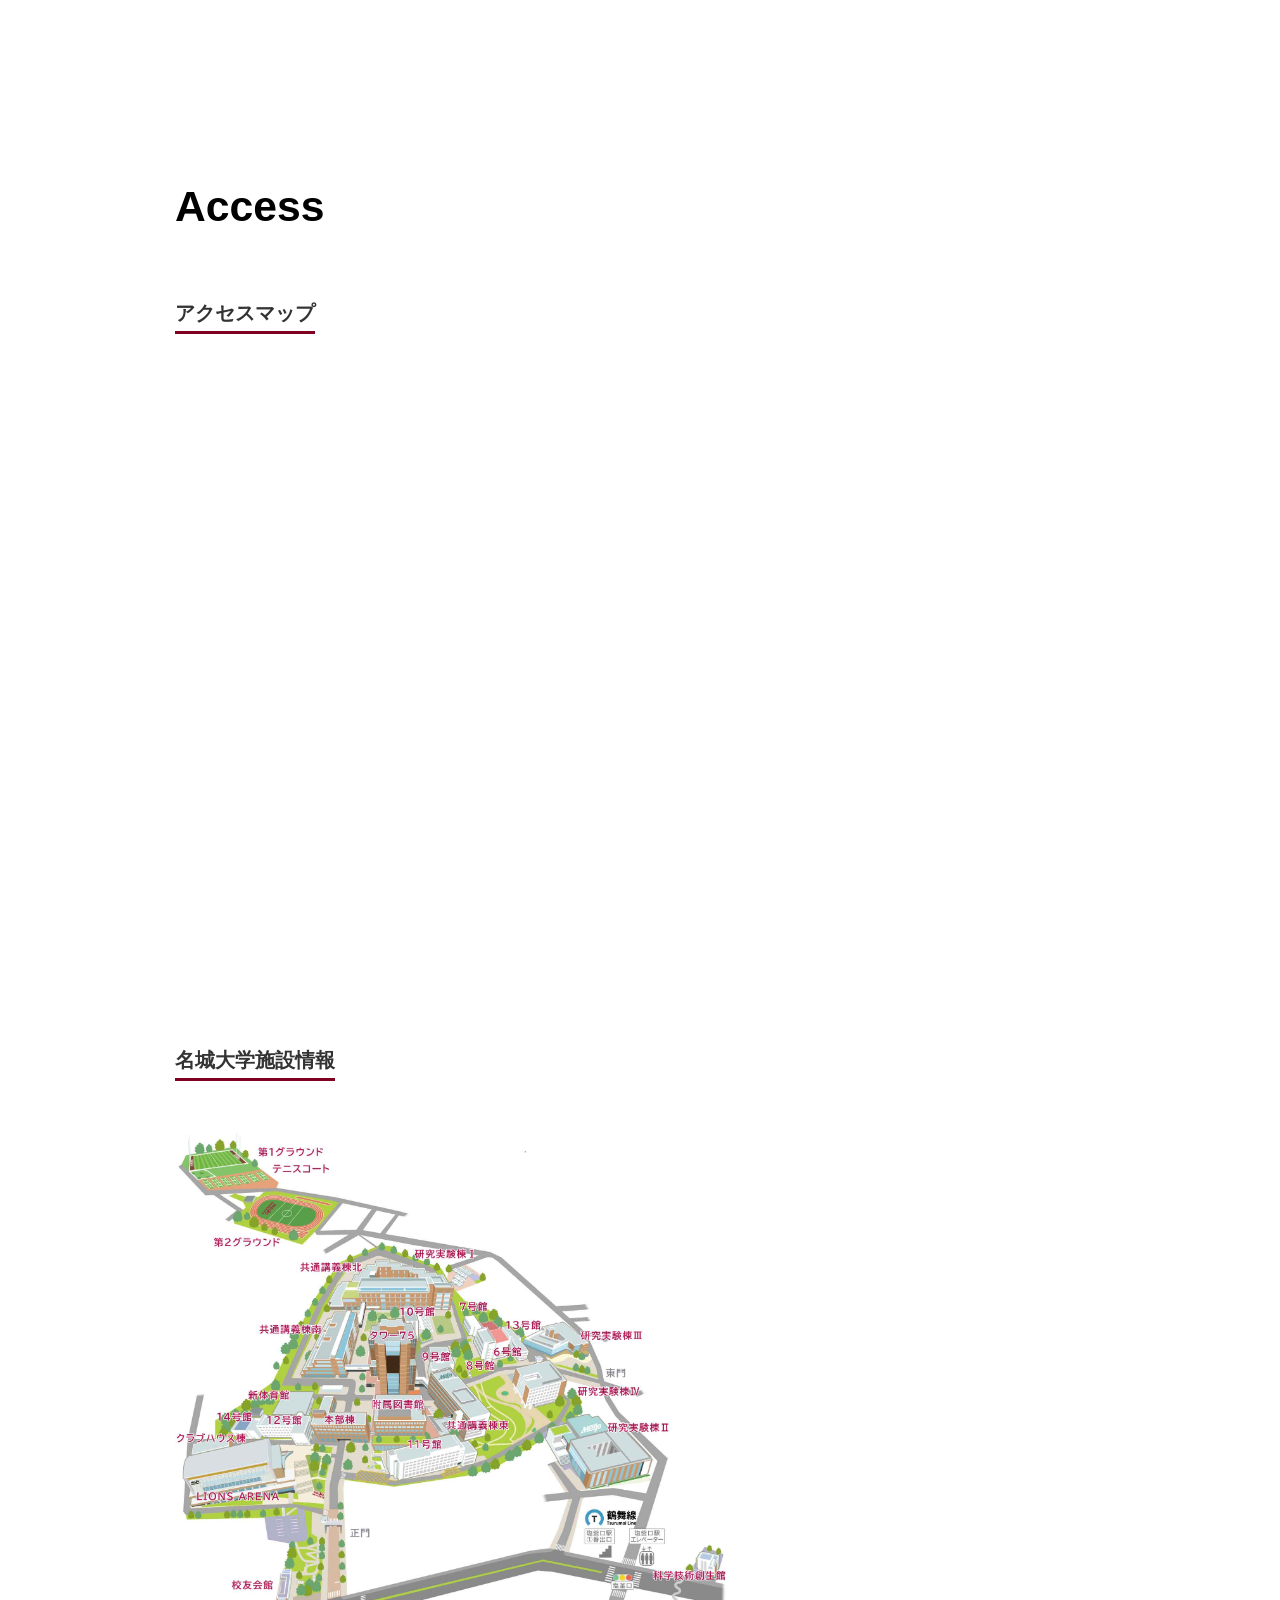
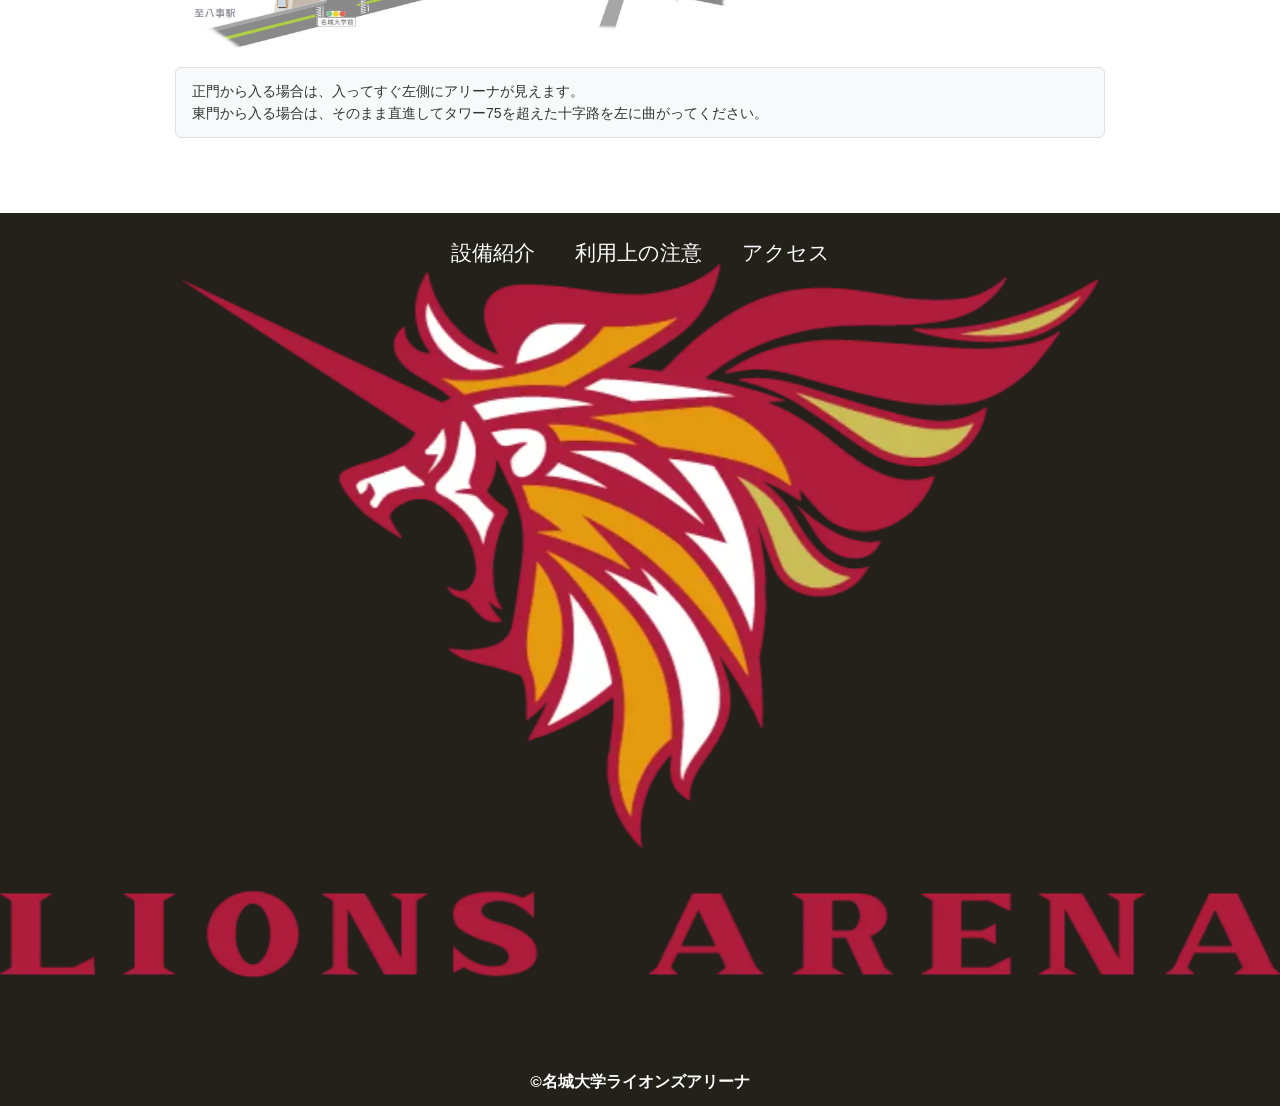
==== access.html @ 5f012c77 "アクセスマップ更新" ====
<!DOCTYPE html>
<html>
    <head>
        <meta charset="UTF-8">
        <title>名城大学ライオンズアリーナへのアクセス</title>
        <meta name="description" content="名城大学ライオンズアリーナ非公式HP">
        <meta name="viewport" content="width=device-width">
        <script src="https://ajax.googleapis.com/ajax/libs/jquery/1.11.0/jquery.min.js"></script>
        <link href="css/common.css" rel="stylesheet">       
        <link href="css/access.css" rel="stylesheet">
        <link rel="preconnect" href="https://fonts.googleapis.com">
        <link rel="preconnect" href="https://fonts.gstatic.com" crossorigin>
        <link href="https://fonts.googleapis.com/css2?family=Noto+Sans+JP:wght@100..900&display=swap" rel="stylesheet">
    </head>
    <body>
        <!--header ここから-->
        <header class="header">
            <div class="header-inner">
                <button class="toggle-menu-button">
                    <img src="./images/index/hamburger.png" alt="メニュー">
                </button>
                <div class="header-site-menu">
                    <nav class="site-menu">
                        <ul>
                            <li><a href="index.html">ホーム</a></li>
                            <li><a href="rules.html">利用上の注意</a></li>
                            <li><a href="introduction.html">機器の紹介</a></li>
                            <li><a href="access.html">アクセス</a></li>
                        </ul>
                    </nav>
                </div>
            </div>
        </header>
        <!--header ここまで-->
        <main class="main">
            <div class="title">
                <h1>Access</h1>
            </div>
            <div class="map">
                <h2>アクセスマップ</h2>
                <iframe src="https://www.google.com/maps/embed?pb=!1m18!1m12!1m3!1d3262.880434785835!2d136.97156967605295!3d35.13465717276851!2m3!1f0!2f0!3f0!3m2!1i1024!2i768!4f13.1!3m3!1m2!1s0x60037b00578c129b%3A0xd4b7ff17a7f3285d!2sLIONS%20ARENA!5e0!3m2!1sja!2sjp!4v1783315576002!5m2!1sja!2sjp" style="border:0;" allowfullscreen="" loading="lazy" referrerpolicy="strict-origin-when-cross-origin"></iframe>
            </div>
            <div class="route-guide">
                <h2>名城大学施設情報</h2>
                <img src="images/access/img-map.jpg" alt="大学全体図" class="zentaizu">
                <div class="route-desc">
                    正門から入る場合は、入ってすぐ左側にアリーナが見えます。<br>
                    東門から入る場合は、そのまま直進してタワー75を超えた十字路を左に曲がってください。
                </div>
            </div>   
        </main>
        <footer class="footer">
            <nav class="site-menu">
                <ul>
                    <li><a href="introduction.html">設備紹介</a></li>
                    <li><a href="rules.html">利用上の注意</a></li>
                    <li><a href="access.html">アクセス</a></li>
                </ul>
            </nav>
            <a class="footer-logo" href="index.html">
                <img src="./images/access/img_mark_lions.webp" alt="ロゴ">
            </a>
            <p class="copyright"><small>&copy;名城大学ライオンズアリーナ</small></p>
        </footer>
    <script src="js/script.js"></script>
    </body>
</html>
---- css/common.css ----
@charset "utf-8";

/* ==========================
    Reset
========================== */
*,
::before,
::after {
    margin:0;
    padding:0;
    box-sizing:border-box;
}

ul,ol {
    list-style:none;
}

a {
    color:inherit;
    text-decoration:none;
}

body {
    font-family:sans-serif;
    font-size:16pt;
    color:#000;
    line-height:1;
    background:#fff;
}

img {
    max-width:100%;
}

/* ==========================
   Header パソコン
========================== */

/* ハンバーガー非表示 */
.toggle-menu-button{
    display:none;
}

/* ヘッダー */
.header-inner{
    max-width:1200px;
    height:110px;
    margin:0 auto;
    padding:0 40px;

    display:grid;
    grid-template-columns:1fr auto 1fr;
    align-items:center;
}

/* 左メニュー */
.header-left{
    justify-self:start;
}

.header-left ul{
    display:flex;
}

.header-left li{
    margin-right:20px;
}

/* ロゴ */
.header-logo{
    width:170px;
    justify-self:center;
}

.header-logo img{
    display:block;
    width:100%;
}

/* 右メニュー */
.header-right{
    justify-self:end;
}

.header-right ul{
    display:flex;
}

.header-right li{
    margin-left:20px;
}

.header-left a,
.header-right a{
    font-family:'Cherry Bomb One', cursive;
}

/* PCではスマホメニュー非表示 */
.header-site-menu{
    display:none;
}

/* ==========================
    Footer パソコン
========================== */

.footer{
    color:#fff;
    background:#24211b;
    padding-top:30px;
    padding-bottom:15px;
    display:flex;
    flex-direction:column;
    align-items:center;
}


/* フッターメニュー */
.footer .site-menu ul{
    display:flex;
}
.footer .site-menu li{
    margin:0 20px;
}

/* コピーライト */
.copyright{
    font-size:14pt;
    font-weight:bold;
    margin-top:90px;
}



/* ===============
    スマホ表示
=============== */

@media(max-width:800px){
/* ===================
    Header スマホ
=================== */

    /* PCメニュー非表示 */
    .header-left,
    .header-right{
        display:none;
    }

.header-logo{
    width:150px;
    margin:0 auto;
}
    /* ハンバーガーボタン表示 */
    .toggle-menu-button{
        display:block;
        position:fixed;
        top:20px;
        left:20px;
        width:50px;
        height:50px;
        border:none;
        background:transparent;
        padding:0;
        z-index:9999;
    }

    .toggle-menu-button img{
        width:100%;
        height:100%;
        object-fit:contain;
    }

    /* スマホメニュー */
    .header-site-menu{
        display:block;
        position:fixed;
        top:0;
        left:-300px;
        width:250px;
        height:100vh;
        background:#24211b;
        transition:0.3s;
        z-index:9998;
    }

    /* JSで追加されるクラス */
    .header-site-menu.open{
        left:0;
    }

    /* メニュー文字 */
    .header-site-menu .site-menu ul{
        display:block;
        padding-top:100px;
        text-align:center;
    }


    .header-site-menu .site-menu li{
        color:#fff;
        margin:30px 0;
    }

    /* ======================
       Footer スマホ
    ====================== */
    .footer .site-menu ul{
        display:block;
        text-align:center;
    }

    .footer .site-menu li{
        margin-top:20px;
    
    }
    .copyright{
        margin-top:50px;
        text-align:center;
    }
}
---- css/access.css ----
@charset "utf-8";

.title {
    width: 930px;
    max-width: 90%;
    margin: 75px auto 0;
}

.map {
    width: 930px;
    max-width: 90%;
    margin: 75px auto;
}

.map iframe {
    display: block;
    width: 100%;
    height: 600px;
    margin-top: 25px;
    border: 0;
}

.route-guide {
    width: 930px;
    max-width: 90%;
    margin: 75px auto;
}

h2 {
    font-size: 20px;
    color: #333333;
    margin-bottom: 16px;
    padding-bottom: 8px;
    
    /* 下線と表示の調整 */
    display: inline-block;             /* 下線を文字幅に合わせる */
    border-bottom: 3px solid #800020;  /* バーガンディ（ワインレッド）の下線 */
}

.zentaizu {
    display: block;
    width: 60%;
    height: auto;
    margin-top: 25px;
    border: 0;
}

.route-desc {
    margin-top: 12px;          /* 画像と説明欄の間のスキマ */
    padding: 12px 16px;        /* 枠の内側の余白 */
    background-color: #f8f9fa; /* 薄いグレーの背景色 */
    border: 1px solid #e0e0e0; /* うっすらとした枠線 */
    border-radius: 6px;        /* 角を少し丸くする */
    font-size: 14px;           /* 文字の大きさ */
    color: #333333;            /* 文字の色 */
    text-align: left;          /* 長文が読みやすいよう文章は左揃え */
    line-height: 1.6;
}

/* スマホ表示 */
@media (max-width: 800px) {

    .title {
        margin-top: 100px;
    }

    .map {
        margin-top: 40px;
        margin-bottom: 40px;
    }

    .map iframe {
        height: 350px;
    }

}
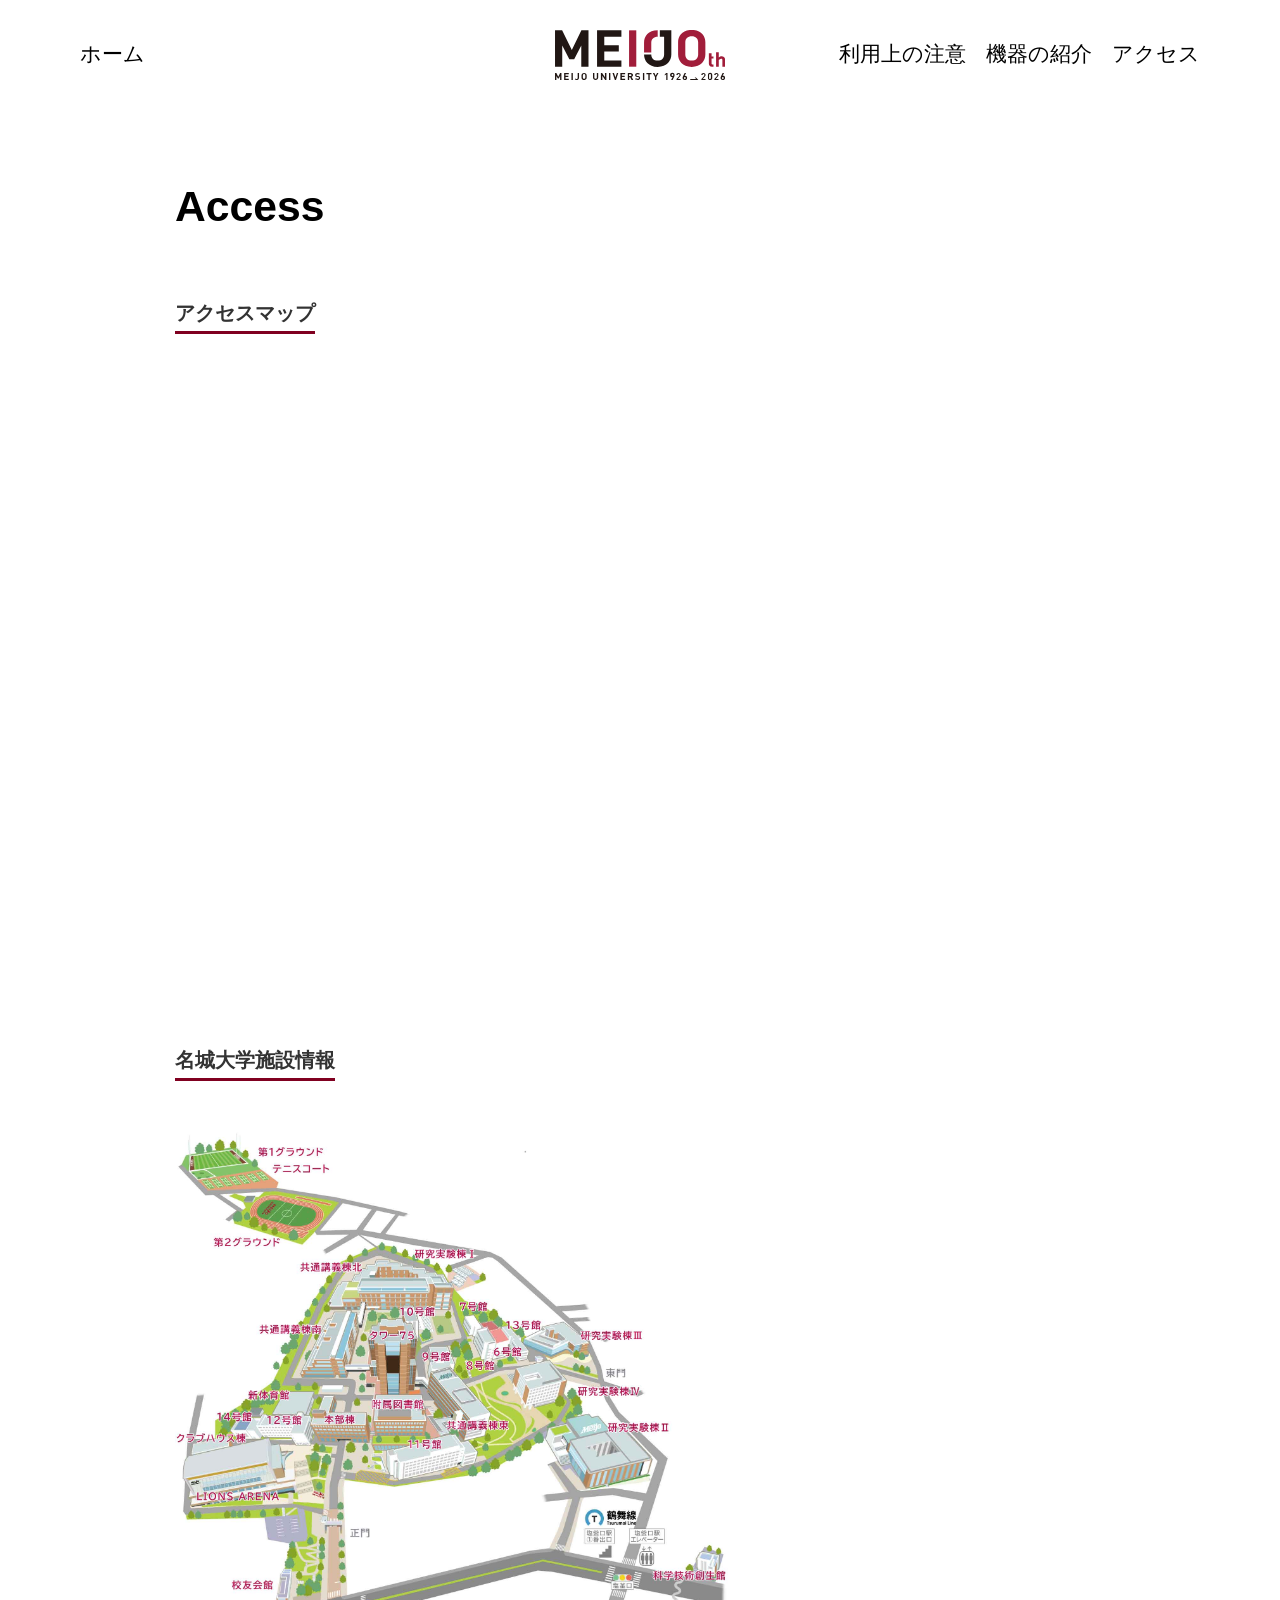
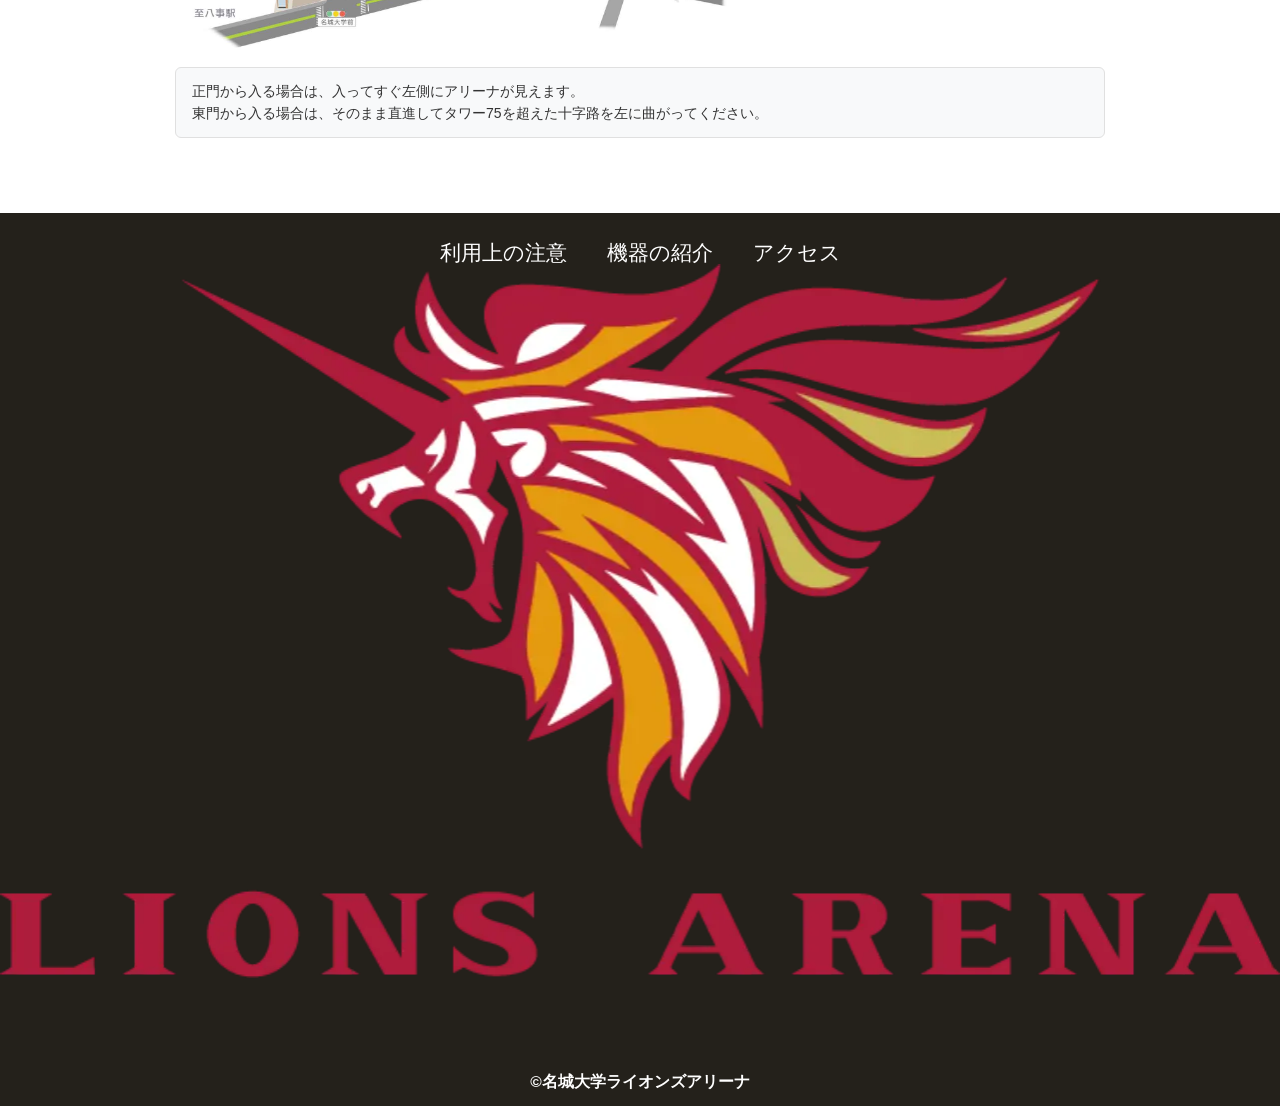
==== commit ab4f2502: "びちょーせい" ====
--- a/access.html
+++ b/access.html
@@ -13,25 +13,53 @@
         <link href="https://fonts.googleapis.com/css2?family=Noto+Sans+JP:wght@100..900&display=swap" rel="stylesheet">
     </head>
     <body>
-        <!--header ここから-->
-        <header class="header">
-            <div class="header-inner">
-                <button class="toggle-menu-button">
-                    <img src="./images/index/hamburger.png" alt="メニュー">
-                </button>
-                <div class="header-site-menu">
-                    <nav class="site-menu">
-                        <ul>
-                            <li><a href="index.html">ホーム</a></li>
-                            <li><a href="rules.html">利用上の注意</a></li>
-                            <li><a href="introduction.html">機器の紹介</a></li>
-                            <li><a href="access.html">アクセス</a></li>
-                        </ul>
-                    </nav>
-                </div>
-            </div>
-        </header>
-        <!--header ここまで-->
+        
+<header class="header">
+    <div class="header-inner">
+
+        <!-- 左：ホーム -->
+        <nav class="header-left">
+            <ul>
+                <li><a href="index.html">ホーム</a></li>
+            </ul>
+        </nav>
+
+        <!-- 中央：ロゴ -->
+        <h1 class="header-logo">
+            <a href="index.html">
+                <img src="./images/common/Meijo100.svg" alt="名城大学Gym">
+            </a>
+        </h1>
+
+        <!-- 右：PCメニュー -->
+        <nav class="header-right">
+            <ul>
+                <li><a href="rules.html">利用上の注意</a></li>
+                <li><a href="introduction.html">機器の紹介</a></li>
+                <li><a href="access.html">アクセス</a></li>
+            </ul>
+        </nav>
+
+        <!-- スマホ用ハンバーガー -->
+        <button class="toggle-menu-button">
+            <img src="./images/common/hamburger.png" alt="メニュー">
+        </button>
+
+        <!-- スマホ用メニュー -->
+        <div class="header-site-menu">
+            <nav class="site-menu">
+                <ul>
+                    <li><a href="rules.html">利用上の注意</a></li>
+                    <li><a href="introduction.html">機器の紹介</a></li>
+                    <li><a href="access.html">アクセス</a></li>
+
+                </ul>
+            </nav>
+        </div>
+
+    </div>
+</header>
+
         <main class="main">
             <div class="title">
                 <h1>Access</h1>
@@ -52,13 +80,13 @@
         <footer class="footer">
             <nav class="site-menu">
                 <ul>
-                    <li><a href="introduction.html">設備紹介</a></li>
                     <li><a href="rules.html">利用上の注意</a></li>
+                    <li><a href="introduction.html">機器の紹介</a></li>
                     <li><a href="access.html">アクセス</a></li>
                 </ul>
             </nav>
             <a class="footer-logo" href="index.html">
-                <img src="./images/access/img_mark_lions.webp" alt="ロゴ">
+                <img src="./images/common/img_mark_lions.webp" alt="ロゴ">
             </a>
             <p class="copyright"><small>&copy;名城大学ライオンズアリーナ</small></p>
         </footer>
--- a/css/common.css
+++ b/css/common.css
@@ -118,9 +118,21 @@
 /* フッターメニュー */
 .footer .site-menu ul{
     display:flex;
+    justify-content:center;
 }
 .footer .site-menu li{
     margin:0 20px;
+}
+
+/* フッターロゴ */
+.footer .header-logo{
+    text-align:center;
+    margin-top:40px;
+}
+
+.footer .header-logo img{
+    width:150px;
+    height:auto;
 }
 
 /* コピーライト */
@@ -203,8 +215,9 @@
     }
 
     /* ======================
-       Footer スマホ
+Footer スマホ
     ====================== */
+
     .footer .site-menu ul{
         display:block;
         text-align:center;
@@ -212,8 +225,16 @@
 
     .footer .site-menu li{
         margin-top:20px;
-    
-    }
+    }
+
+    .footer .header-logo{
+        margin-top:30px;
+    }
+
+    .footer .header-logo img{
+        width:120px;
+    }
+
     .copyright{
         margin-top:50px;
         text-align:center;
--- a/css/access.css
+++ b/css/access.css
@@ -46,14 +46,14 @@
 }
 
 .route-desc {
-    margin-top: 12px;          /* 画像と説明欄の間のスキマ */
-    padding: 12px 16px;        /* 枠の内側の余白 */
-    background-color: #f8f9fa; /* 薄いグレーの背景色 */
-    border: 1px solid #e0e0e0; /* うっすらとした枠線 */
-    border-radius: 6px;        /* 角を少し丸くする */
-    font-size: 14px;           /* 文字の大きさ */
-    color: #333333;            /* 文字の色 */
-    text-align: left;          /* 長文が読みやすいよう文章は左揃え */
+    margin-top: 12px;          
+    padding: 12px 16px;        
+    background-color: #f8f9fa;
+    border: 1px solid #e0e0e0;
+    border-radius: 6px;        
+    font-size: 14px;           
+    color: #333333;           
+    text-align: left;         
     line-height: 1.6;
 }
 
@@ -73,4 +73,14 @@
         height: 350px;
     }
 
+    .route-guide {
+        margin-top: 40px;
+        margin-bottom: 40px;
+    }
+
+    .zentaizu {
+        height: 350px;
+        width: auto;
+    }
+
 }
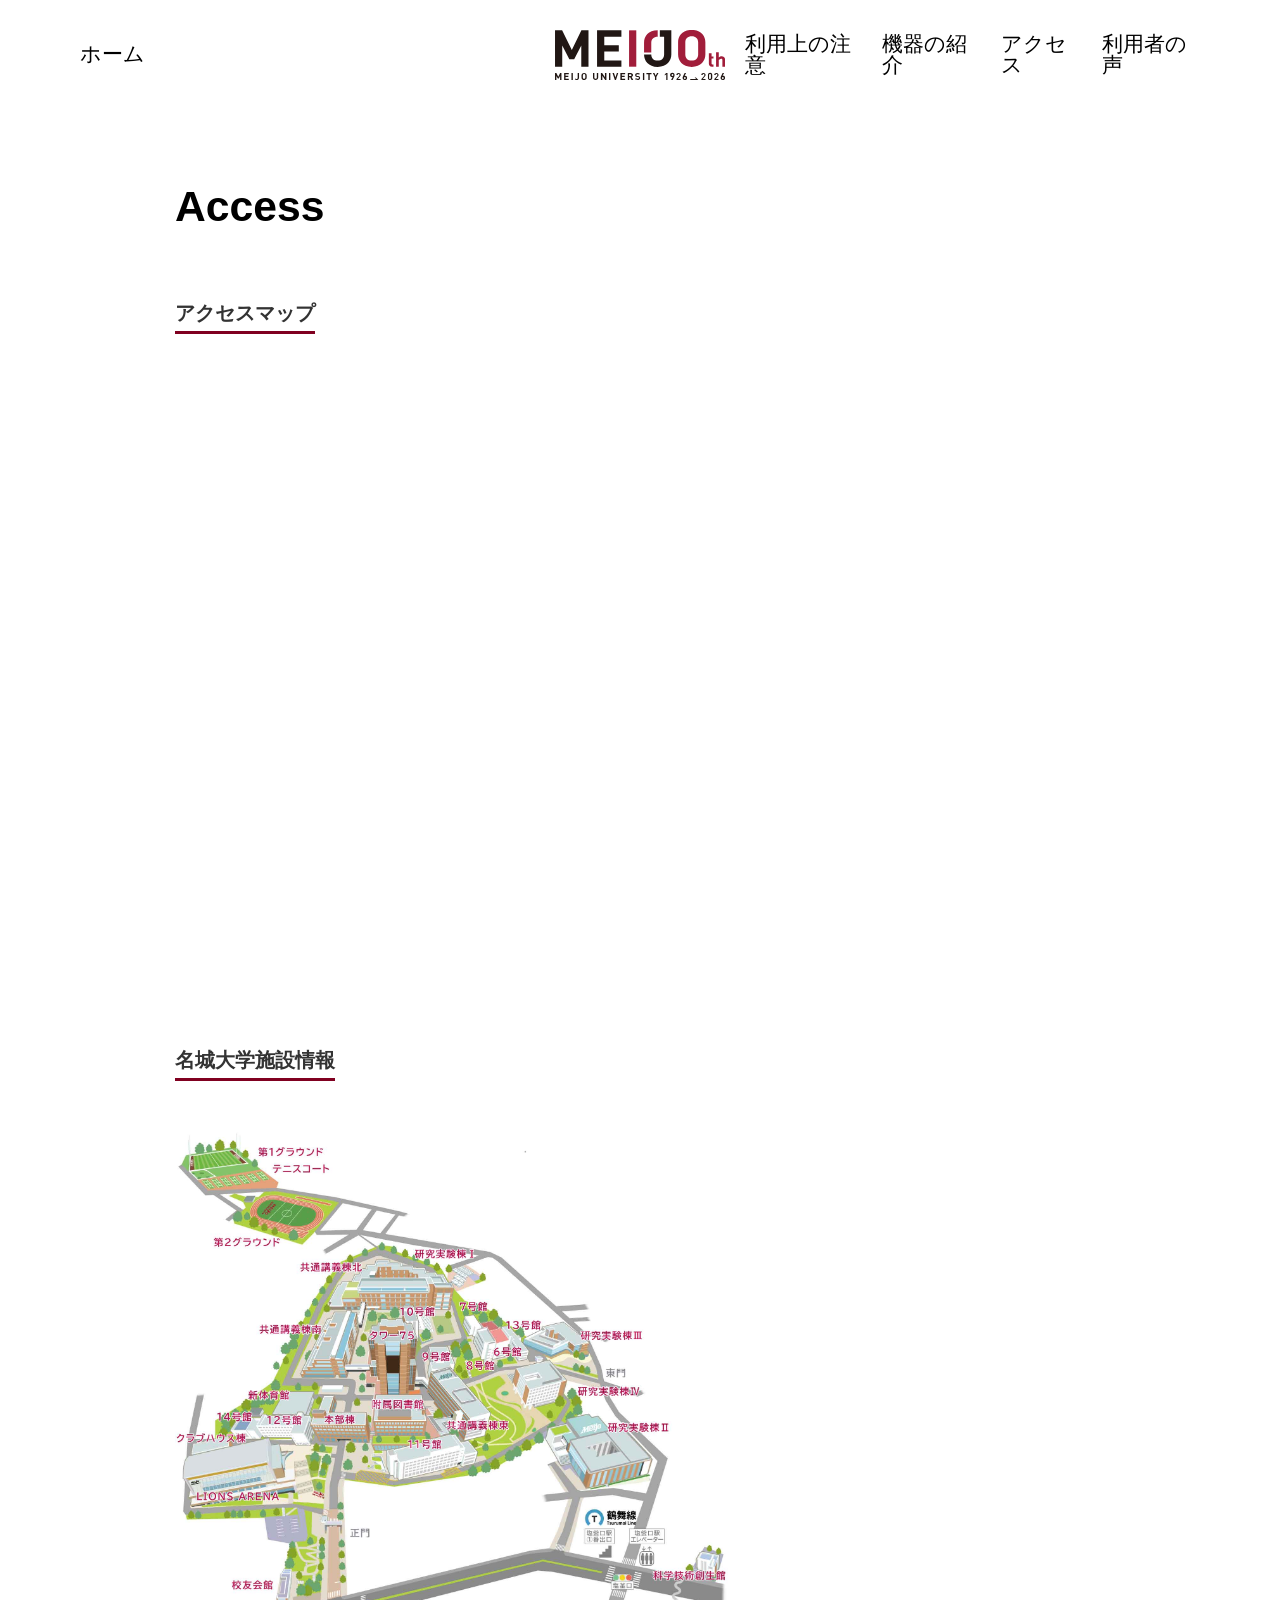
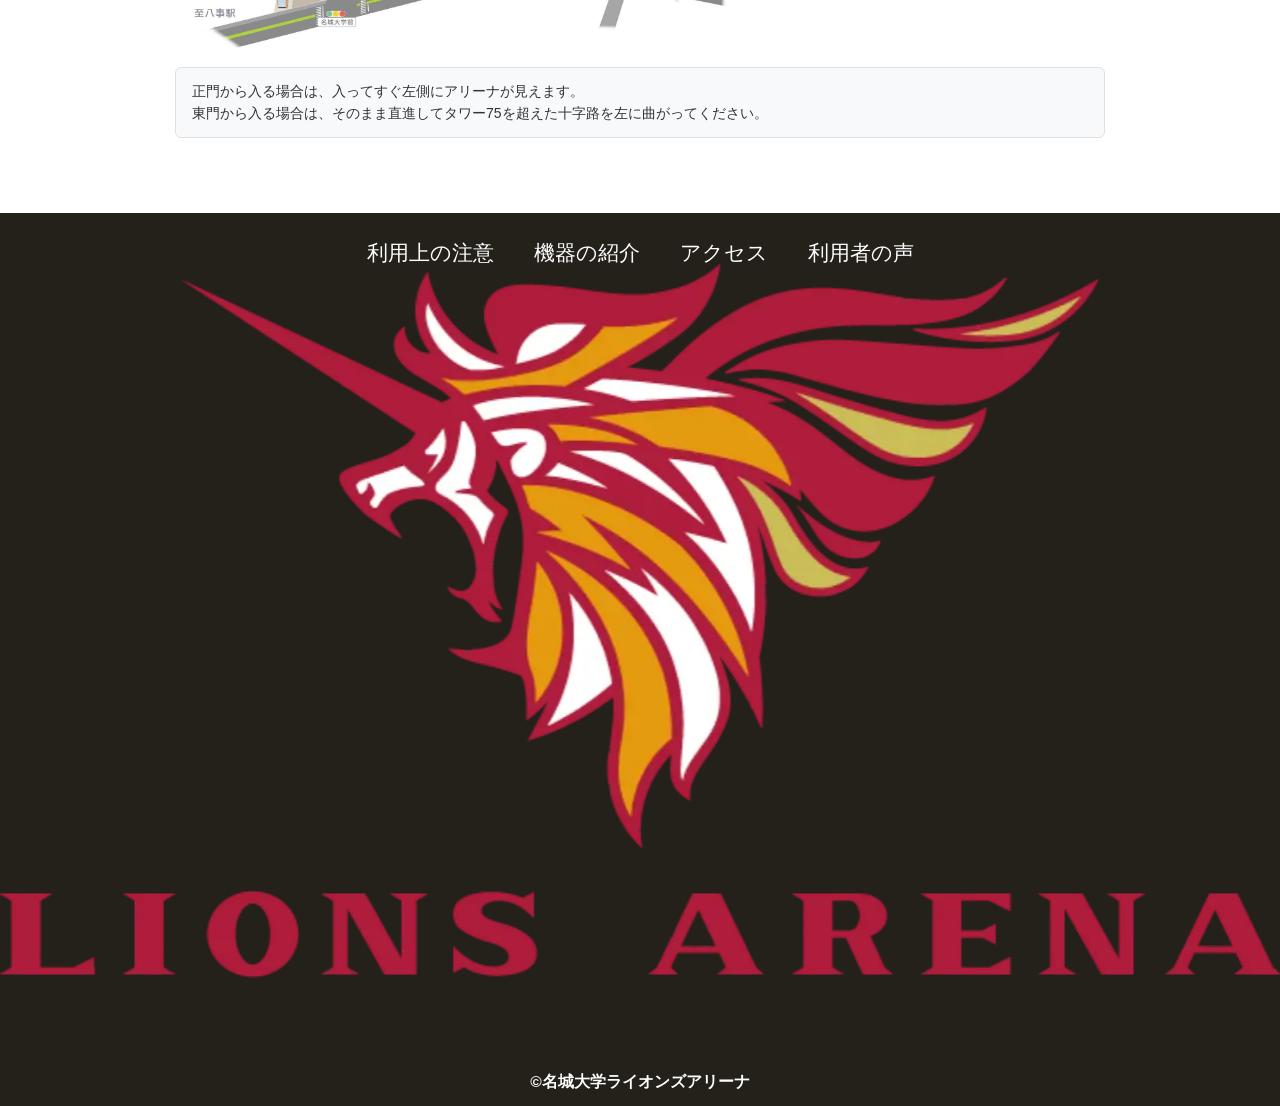
==== commit 6f93d6f1: "利用者の声ページopinions.html作成" ====
--- a/access.html
+++ b/access.html
@@ -37,6 +37,7 @@
                 <li><a href="rules.html">利用上の注意</a></li>
                 <li><a href="introduction.html">機器の紹介</a></li>
                 <li><a href="access.html">アクセス</a></li>
+                <li><a href="opinions.html">利用者の声</a></li>
             </ul>
         </nav>
 
@@ -52,6 +53,7 @@
                     <li><a href="rules.html">利用上の注意</a></li>
                     <li><a href="introduction.html">機器の紹介</a></li>
                     <li><a href="access.html">アクセス</a></li>
+                    <li><a href="opinions.html">利用者の声</a></li>
 
                 </ul>
             </nav>
@@ -83,6 +85,7 @@
                     <li><a href="rules.html">利用上の注意</a></li>
                     <li><a href="introduction.html">機器の紹介</a></li>
                     <li><a href="access.html">アクセス</a></li>
+                    <li><a href="opinions.html">利用者の声</a></li>
                 </ul>
             </nav>
             <a class="footer-logo" href="index.html">
--- a/css/common.css
+++ b/css/common.css
@@ -1,8 +1,6 @@
 @charset "utf-8";
 
-/* ==========================
-    Reset
-========================== */
+/*リセット*/
 *,
 ::before,
 ::after {
@@ -32,9 +30,7 @@
     max-width:100%;
 }
 
-/* ==========================
-   Header パソコン
-========================== */
+/*Header パソコン */
 
 /* ハンバーガー非表示 */
 .toggle-menu-button{
@@ -100,9 +96,7 @@
     display:none;
 }
 
-/* ==========================
-    Footer パソコン
-========================== */
+/*Footer パソコン*/
 
 .footer{
     color:#fff;
@@ -114,7 +108,6 @@
     align-items:center;
 }
 
-
 /* フッターメニュー */
 .footer .site-menu ul{
     display:flex;
@@ -144,14 +137,10 @@
 
 
 
-/* ===============
-    スマホ表示
-=============== */
+/*スマホ表示*/
 
 @media(max-width:800px){
-/* ===================
-    Header スマホ
-=================== */
+/*Header スマホ*/
 
     /* PCメニュー非表示 */
     .header-left,
@@ -159,10 +148,11 @@
         display:none;
     }
 
-.header-logo{
-    width:150px;
-    margin:0 auto;
-}
+    /*中央のロゴ*/
+    .header-logo{
+        width:150px;
+        margin:0 auto;
+    }
     /* ハンバーガーボタン表示 */
     .toggle-menu-button{
         display:block;
@@ -196,7 +186,7 @@
         z-index:9998;
     }
 
-    /* JSで追加されるクラス */
+    /* メニュー開く */
     .header-site-menu.open{
         left:0;
     }
@@ -207,16 +197,13 @@
         padding-top:100px;
         text-align:center;
     }
-
 
     .header-site-menu .site-menu li{
         color:#fff;
         margin:30px 0;
     }
 
-    /* ======================
-Footer スマホ
-    ====================== */
+/*Footer スマホ*/
 
     .footer .site-menu ul{
         display:block;
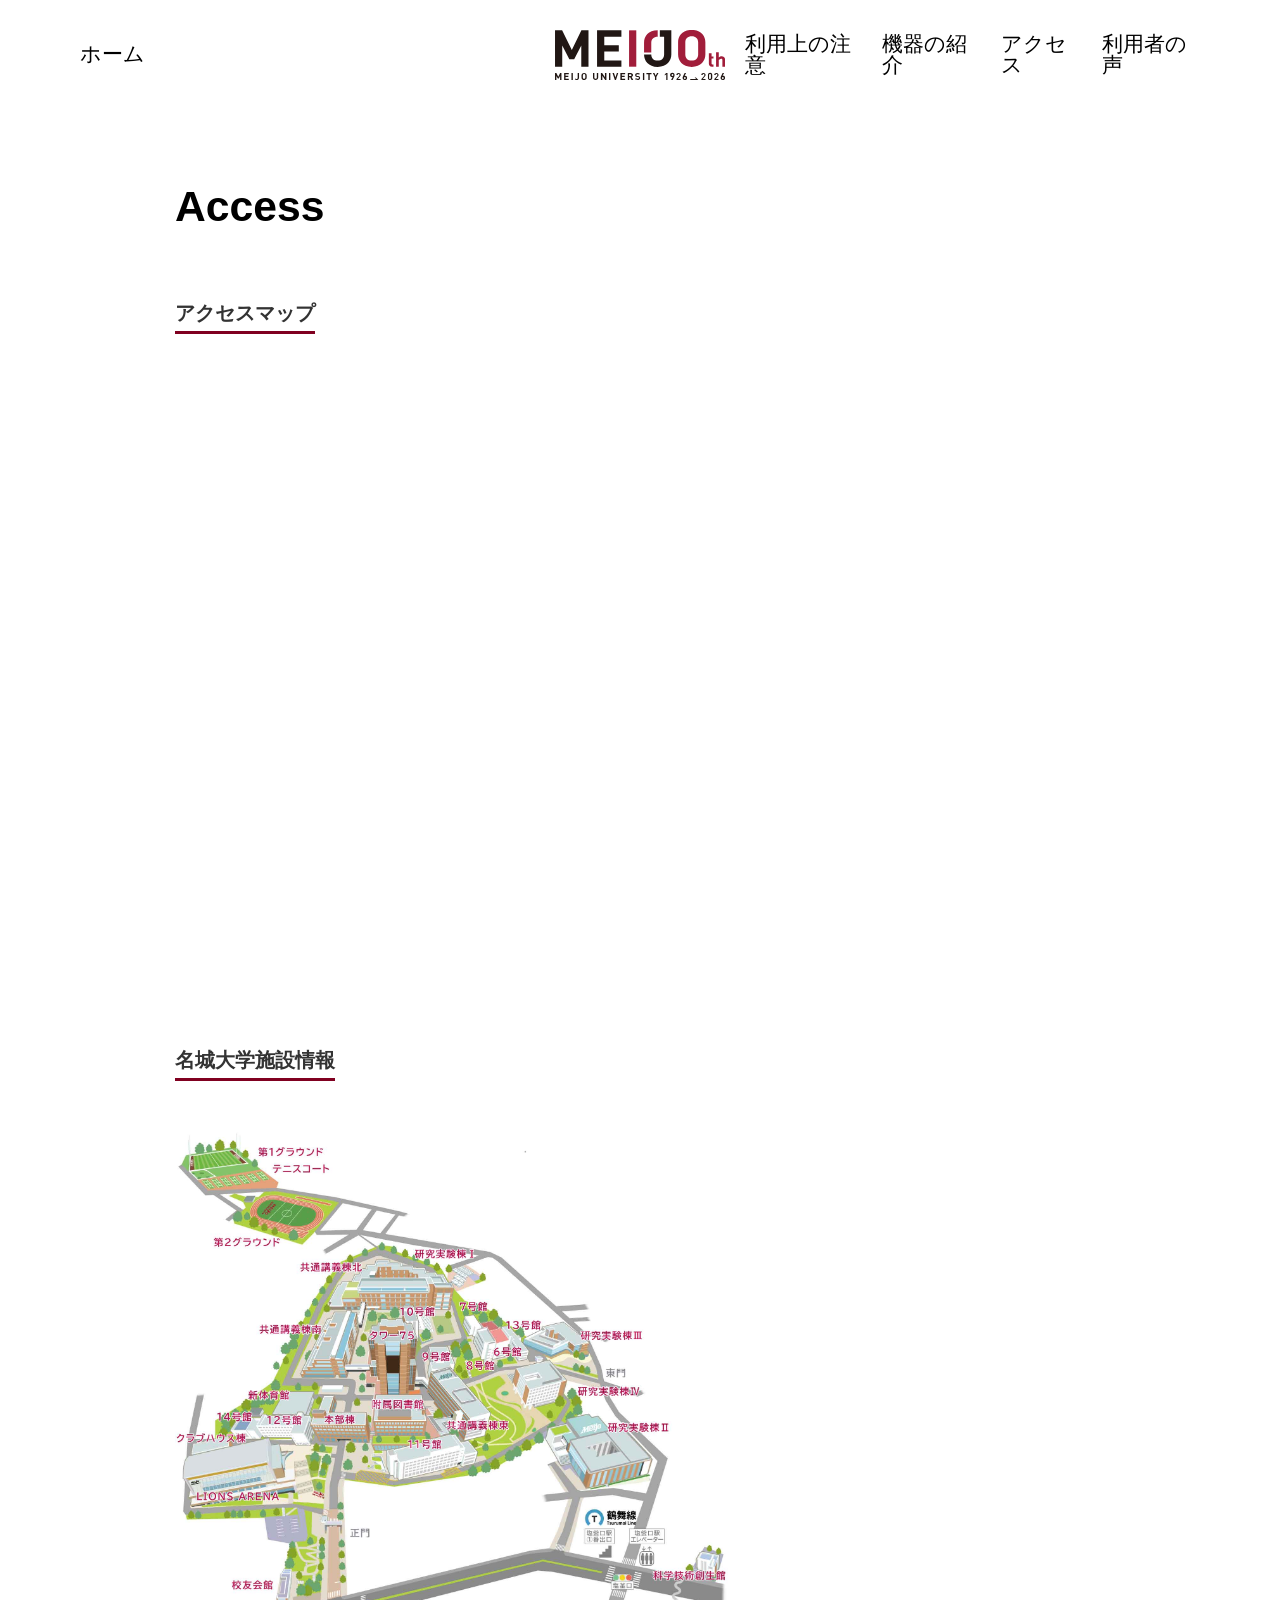
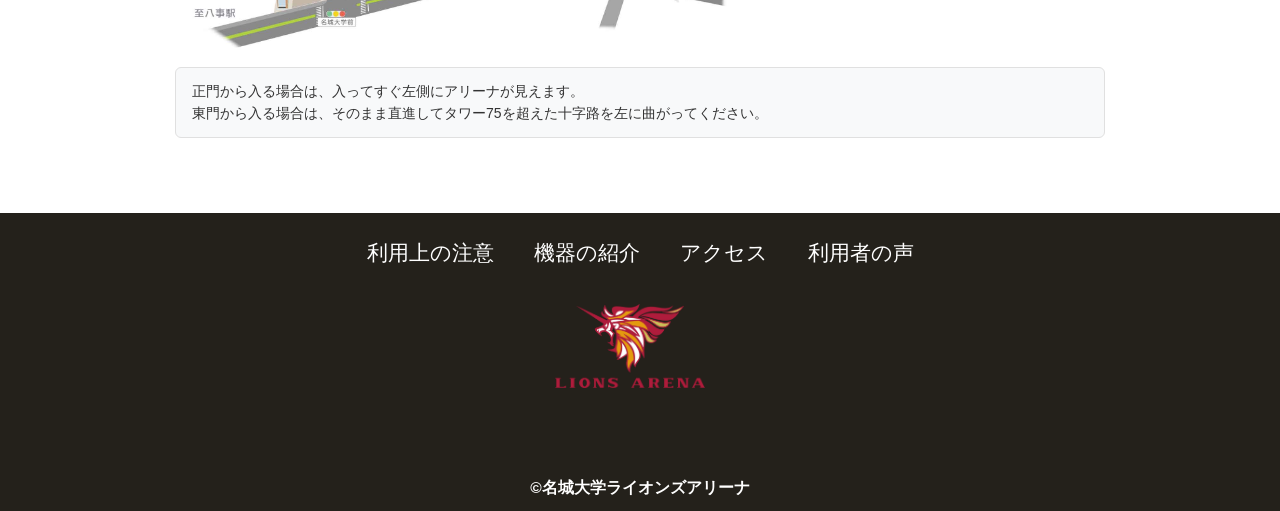
==== commit 405deb17: "アクセスマップのフッターロゴ修正" ====
--- a/access.html
+++ b/access.html
@@ -88,7 +88,7 @@
                     <li><a href="opinions.html">利用者の声</a></li>
                 </ul>
             </nav>
-            <a class="footer-logo" href="index.html">
+            <a class="header-logo" href="index.html">
                 <img src="./images/common/img_mark_lions.webp" alt="ロゴ">
             </a>
             <p class="copyright"><small>&copy;名城大学ライオンズアリーナ</small></p>
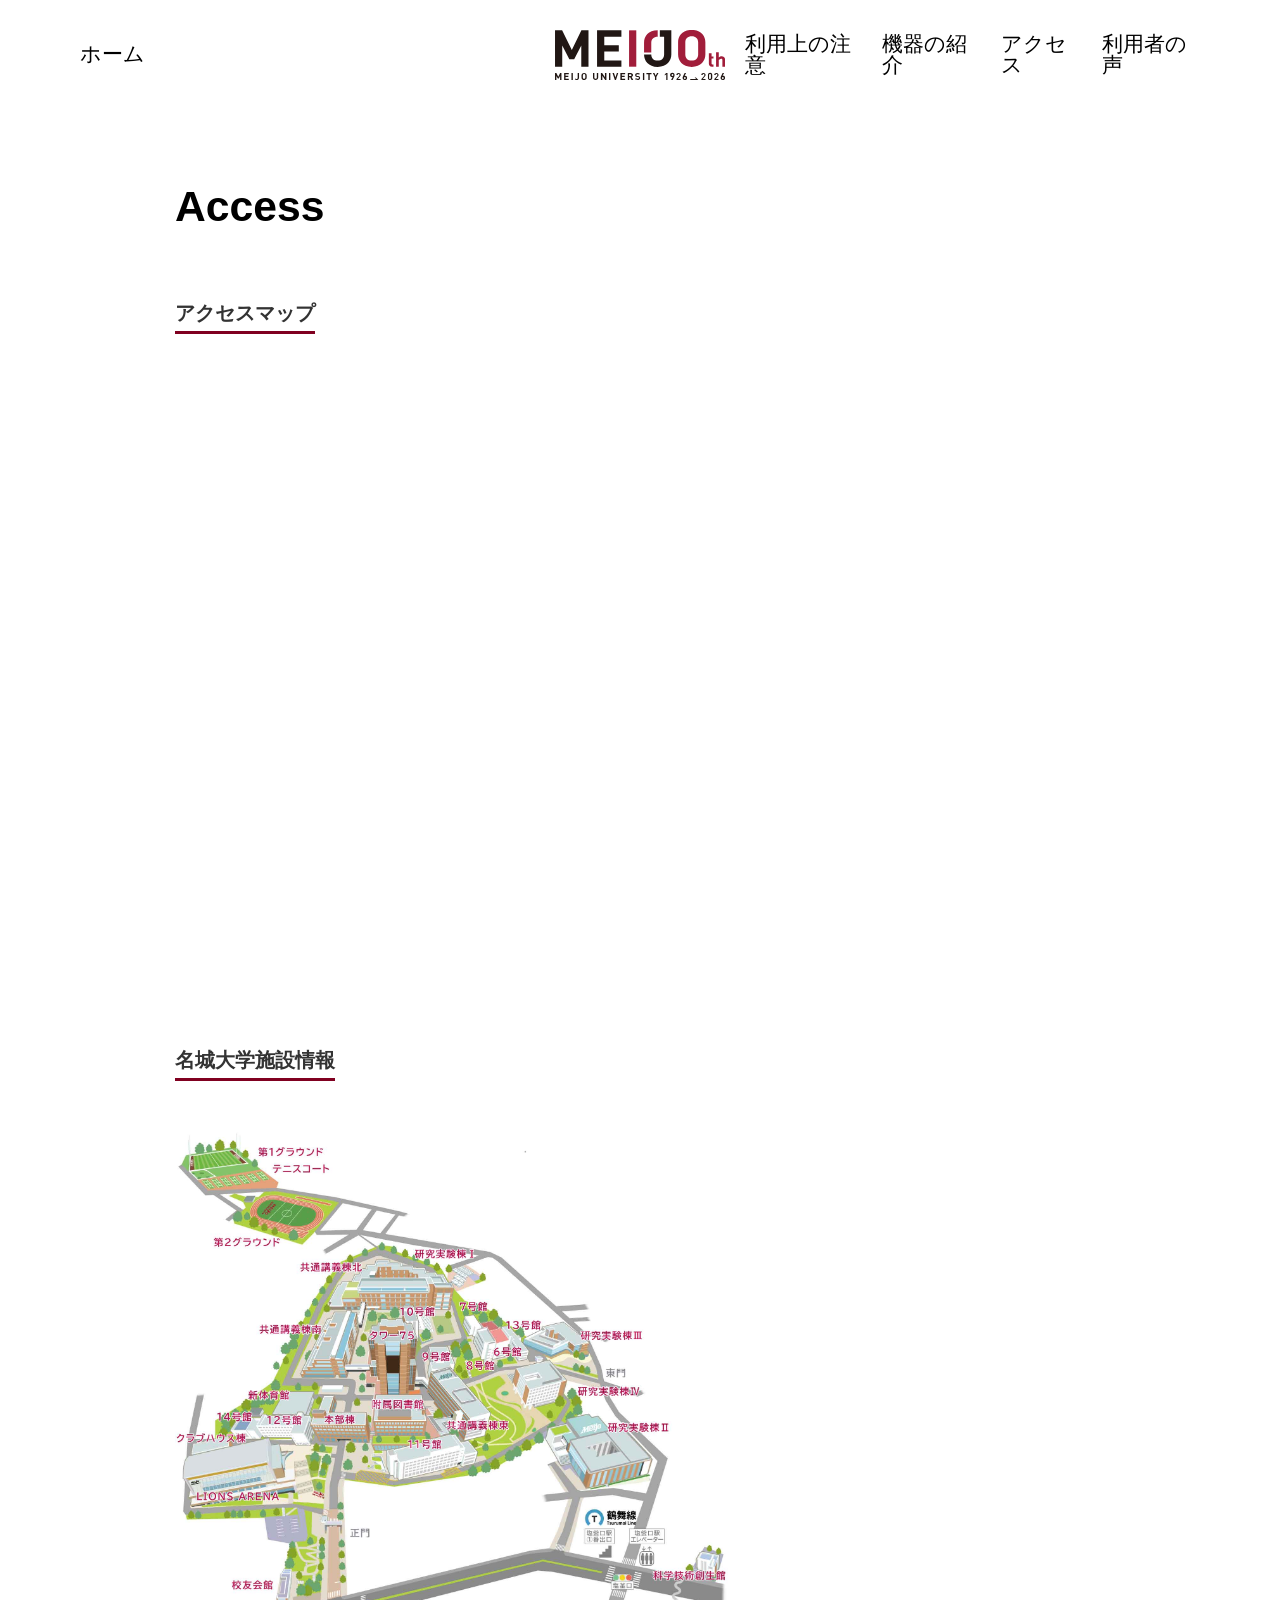
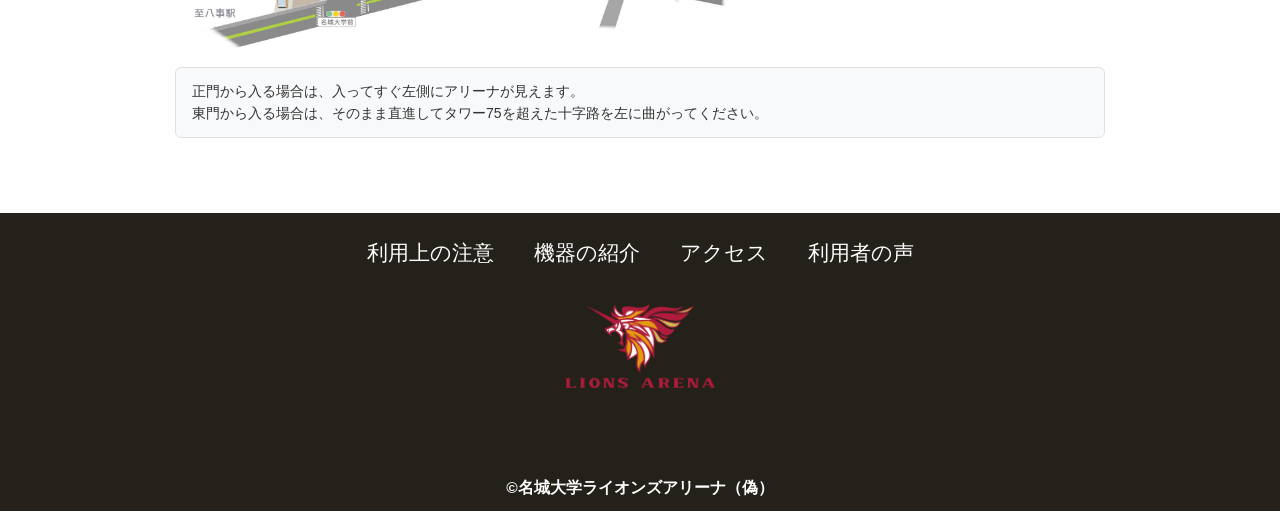
==== commit d4e62183: "フォントのびちょーせい" ====
--- a/access.html
+++ b/access.html
@@ -91,7 +91,7 @@
             <a class="header-logo" href="index.html">
                 <img src="./images/common/img_mark_lions.webp" alt="ロゴ">
             </a>
-            <p class="copyright"><small>&copy;名城大学ライオンズアリーナ</small></p>
+            <p class="copyright"><small>&copy;名城大学ライオンズアリーナ（偽）</small></p>
         </footer>
     <script src="js/script.js"></script>
     </body>
--- a/css/common.css
+++ b/css/common.css
@@ -19,7 +19,7 @@
 }
 
 body {
-    font-family:sans-serif;
+    font-family: "Zen Maru Gothic", sans-serif;
     font-size:16pt;
     color:#000;
     line-height:1;
@@ -86,10 +86,6 @@
     margin-left:20px;
 }
 
-.header-left a,
-.header-right a{
-    font-family:'Cherry Bomb One', cursive;
-}
 
 /* PCではスマホメニュー非表示 */
 .header-site-menu{
@@ -119,12 +115,16 @@
 
 /* フッターロゴ */
 .footer .header-logo{
-    text-align:center;
-    margin-top:40px;
+    width:150px;
+    margin:40px auto 0;
+    display:flex;
+    justify-content:center;
+    align-items:center;
 }
 
 .footer .header-logo img{
-    width:150px;
+    display:block;
+    width:100%;
     height:auto;
 }
 
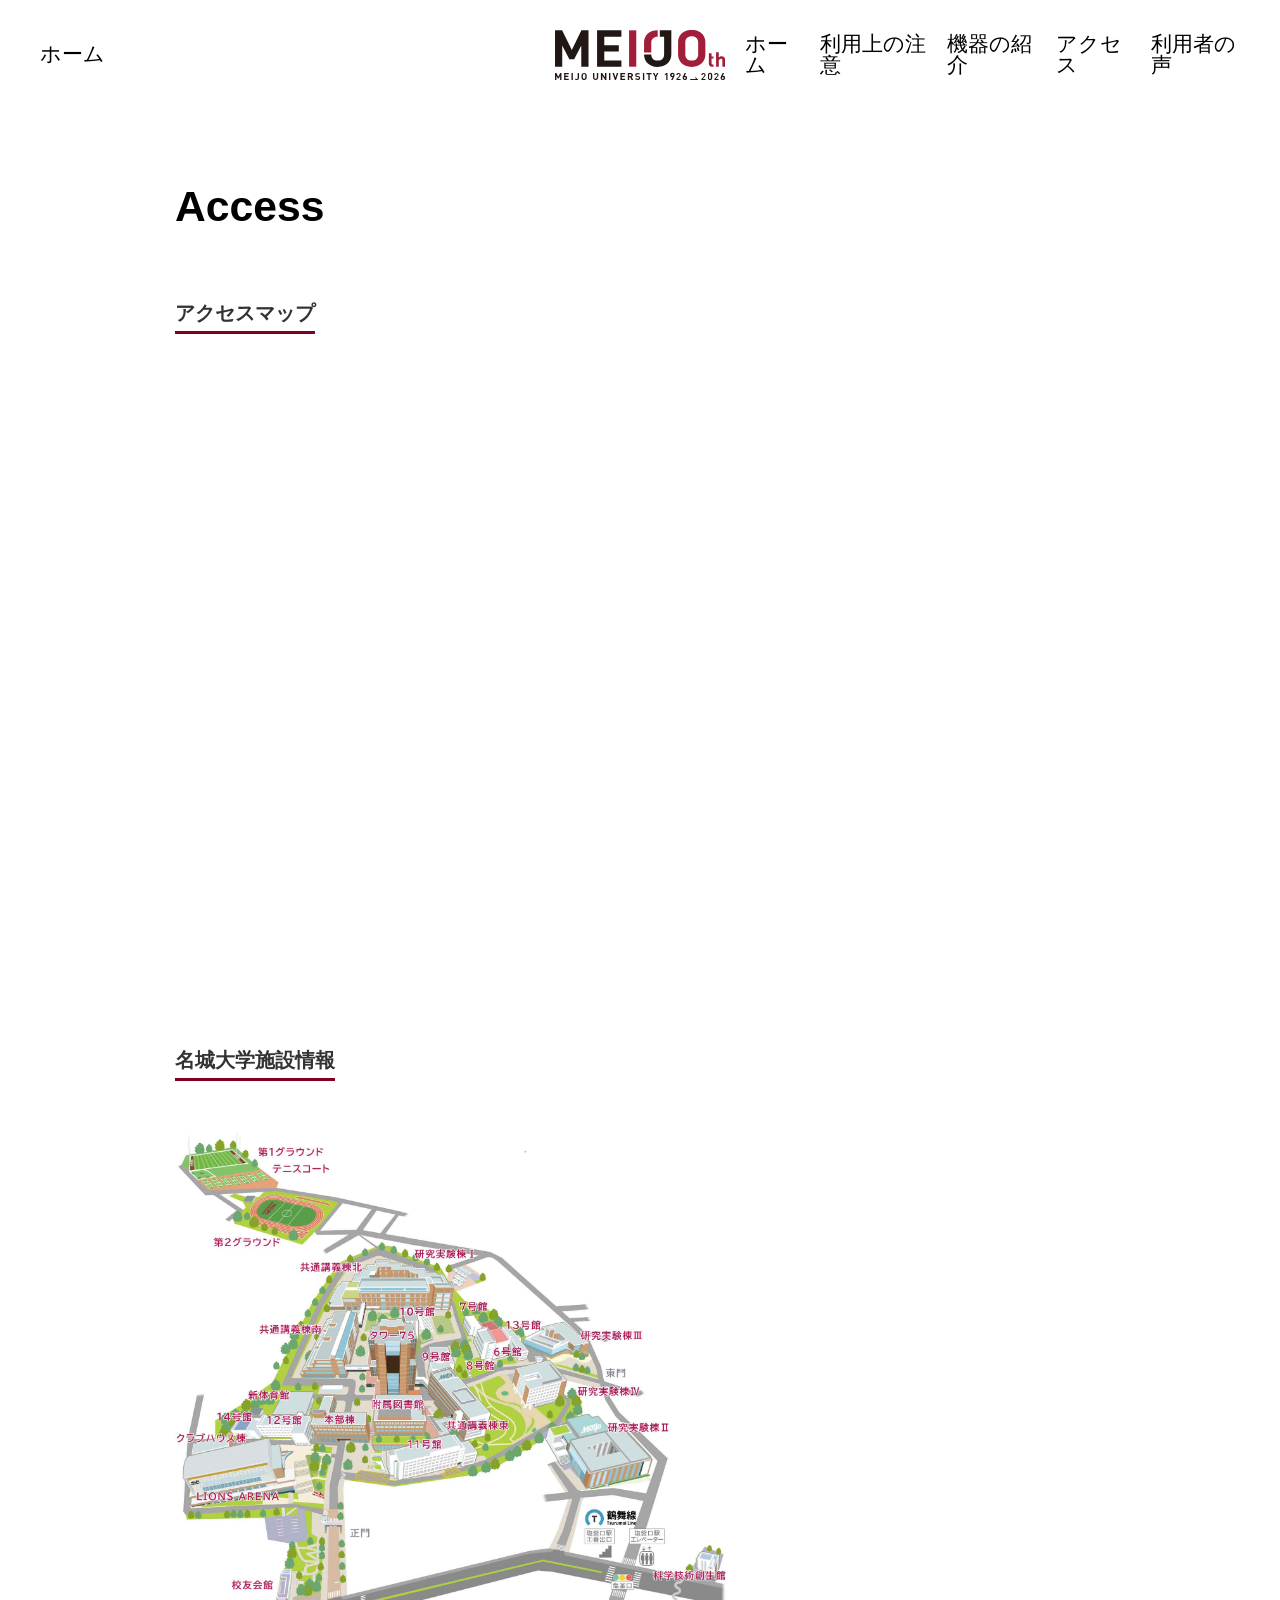
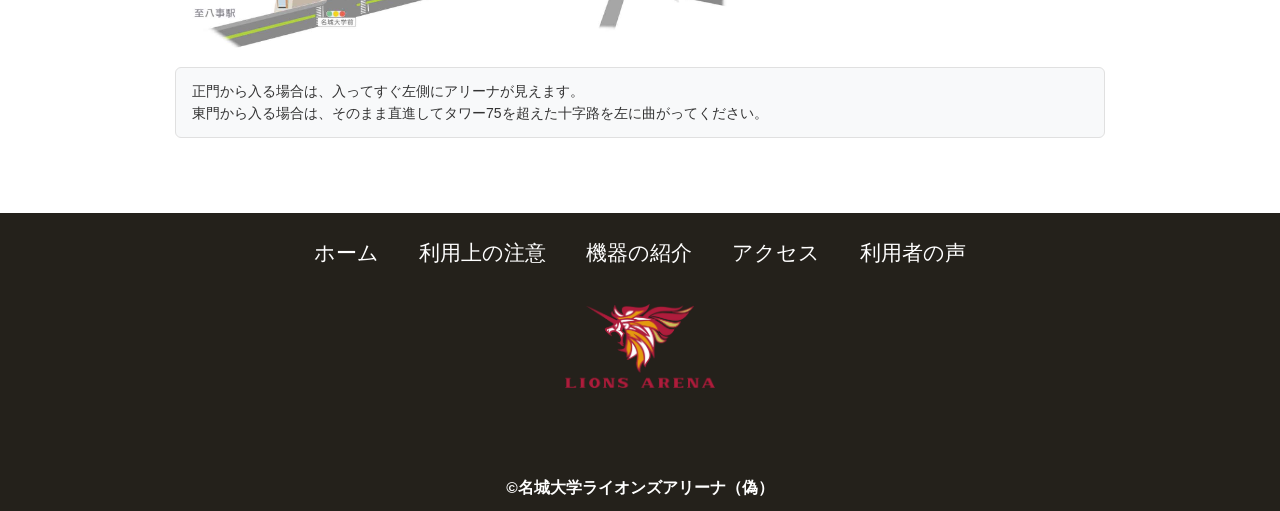
==== commit ab182c09: "藍上大ｋａｋｉくけこさしすせそたちつてと" ====
--- a/access.html
+++ b/access.html
@@ -34,6 +34,7 @@
         <!-- 右：PCメニュー -->
         <nav class="header-right">
             <ul>
+                <li><a href="index.html">ホーム</a></li>
                 <li><a href="rules.html">利用上の注意</a></li>
                 <li><a href="introduction.html">機器の紹介</a></li>
                 <li><a href="access.html">アクセス</a></li>
@@ -82,6 +83,7 @@
         <footer class="footer">
             <nav class="site-menu">
                 <ul>
+                    <li><a href="index.html">ホーム</a></li>
                     <li><a href="rules.html">利用上の注意</a></li>
                     <li><a href="introduction.html">機器の紹介</a></li>
                     <li><a href="access.html">アクセス</a></li>
--- a/css/common.css
+++ b/css/common.css
@@ -39,7 +39,7 @@
 
 /* ヘッダー */
 .header-inner{
-    max-width:1200px;
+    max-width:1300px;
     height:110px;
     margin:0 auto;
     padding:0 40px;
@@ -148,11 +148,22 @@
         display:none;
     }
 
+    .header-inner{
+        position: relative;
+        display: flex;
+        justify-content: center;
+        align-items: center;
+        height: 110px;
+        padding: 0 20px;
+    }
+
     /*中央のロゴ*/
     .header-logo{
-        width:150px;
-        margin:0 auto;
-    }
+        position: absolute;
+        left: 50%;
+        transform: translateX(-50%);
+        width: 150px;
+    }   
     /* ハンバーガーボタン表示 */
     .toggle-menu-button{
         display:block;
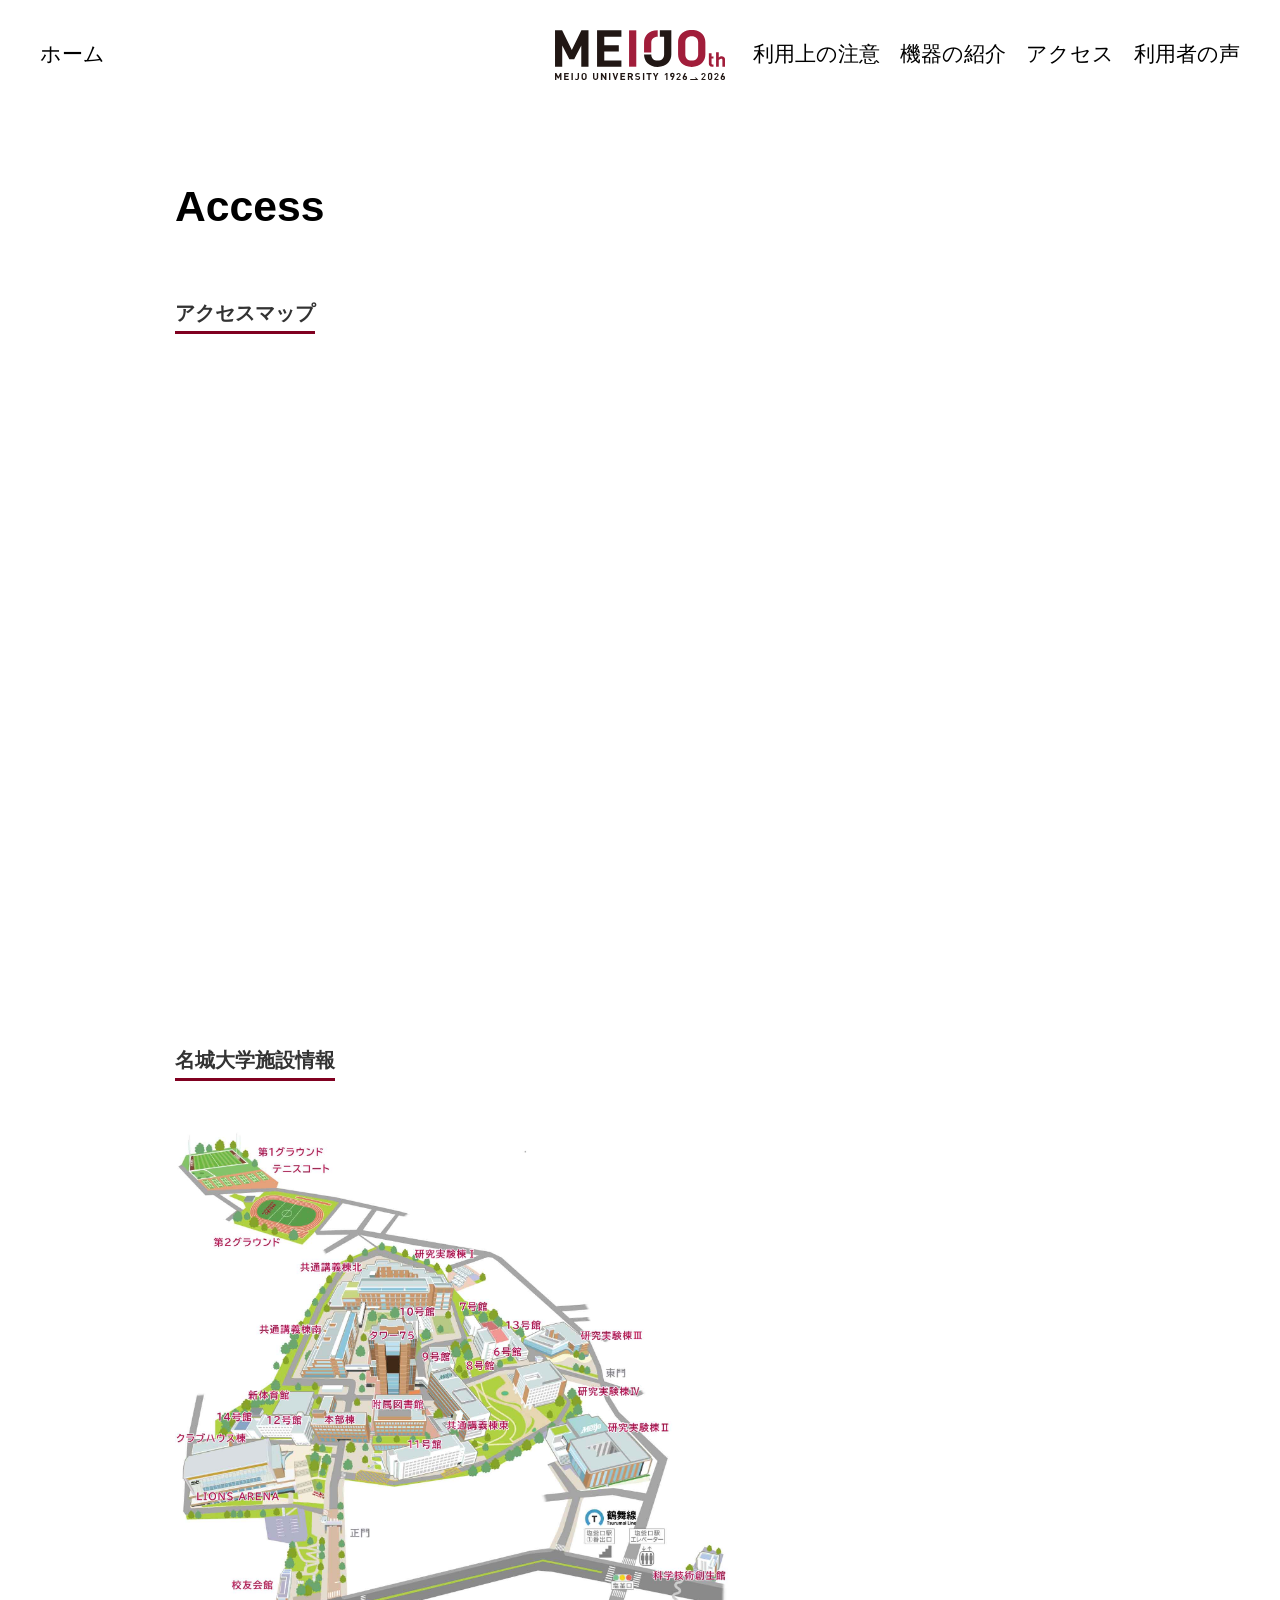
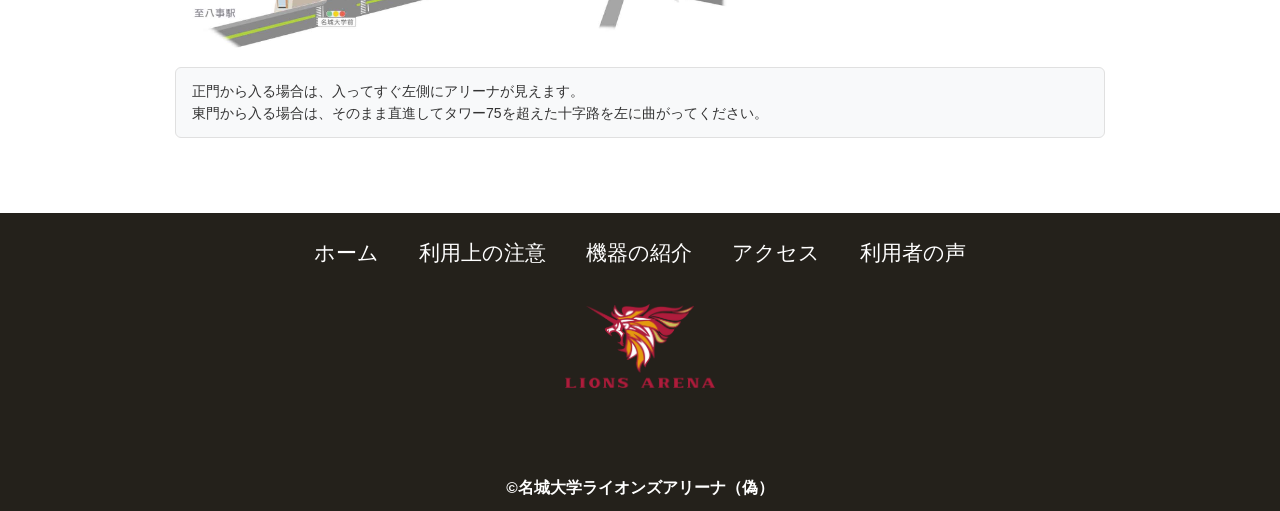
==== commit c3b9386f: "絵p９hトプは絵r；hおtg保；和えθ助r；い" ====
--- a/access.html
+++ b/access.html
@@ -34,7 +34,6 @@
         <!-- 右：PCメニュー -->
         <nav class="header-right">
             <ul>
-                <li><a href="index.html">ホーム</a></li>
                 <li><a href="rules.html">利用上の注意</a></li>
                 <li><a href="introduction.html">機器の紹介</a></li>
                 <li><a href="access.html">アクセス</a></li>
@@ -51,6 +50,7 @@
         <div class="header-site-menu">
             <nav class="site-menu">
                 <ul>
+                    <li><a href="index.html">ホーム</a></li>
                     <li><a href="rules.html">利用上の注意</a></li>
                     <li><a href="introduction.html">機器の紹介</a></li>
                     <li><a href="access.html">アクセス</a></li>
@@ -90,7 +90,7 @@
                     <li><a href="opinions.html">利用者の声</a></li>
                 </ul>
             </nav>
-            <a class="header-logo" href="index.html">
+            <a class="footer-logo" href="index.html">
                 <img src="./images/common/img_mark_lions.webp" alt="ロゴ">
             </a>
             <p class="copyright"><small>&copy;名城大学ライオンズアリーナ（偽）</small></p>
--- a/css/common.css
+++ b/css/common.css
@@ -114,7 +114,7 @@
 }
 
 /* フッターロゴ */
-.footer .header-logo{
+.footer-logo{
     width:150px;
     margin:40px auto 0;
     display:flex;
@@ -122,7 +122,7 @@
     align-items:center;
 }
 
-.footer .header-logo img{
+.footer-logo img{
     display:block;
     width:100%;
     height:auto;
